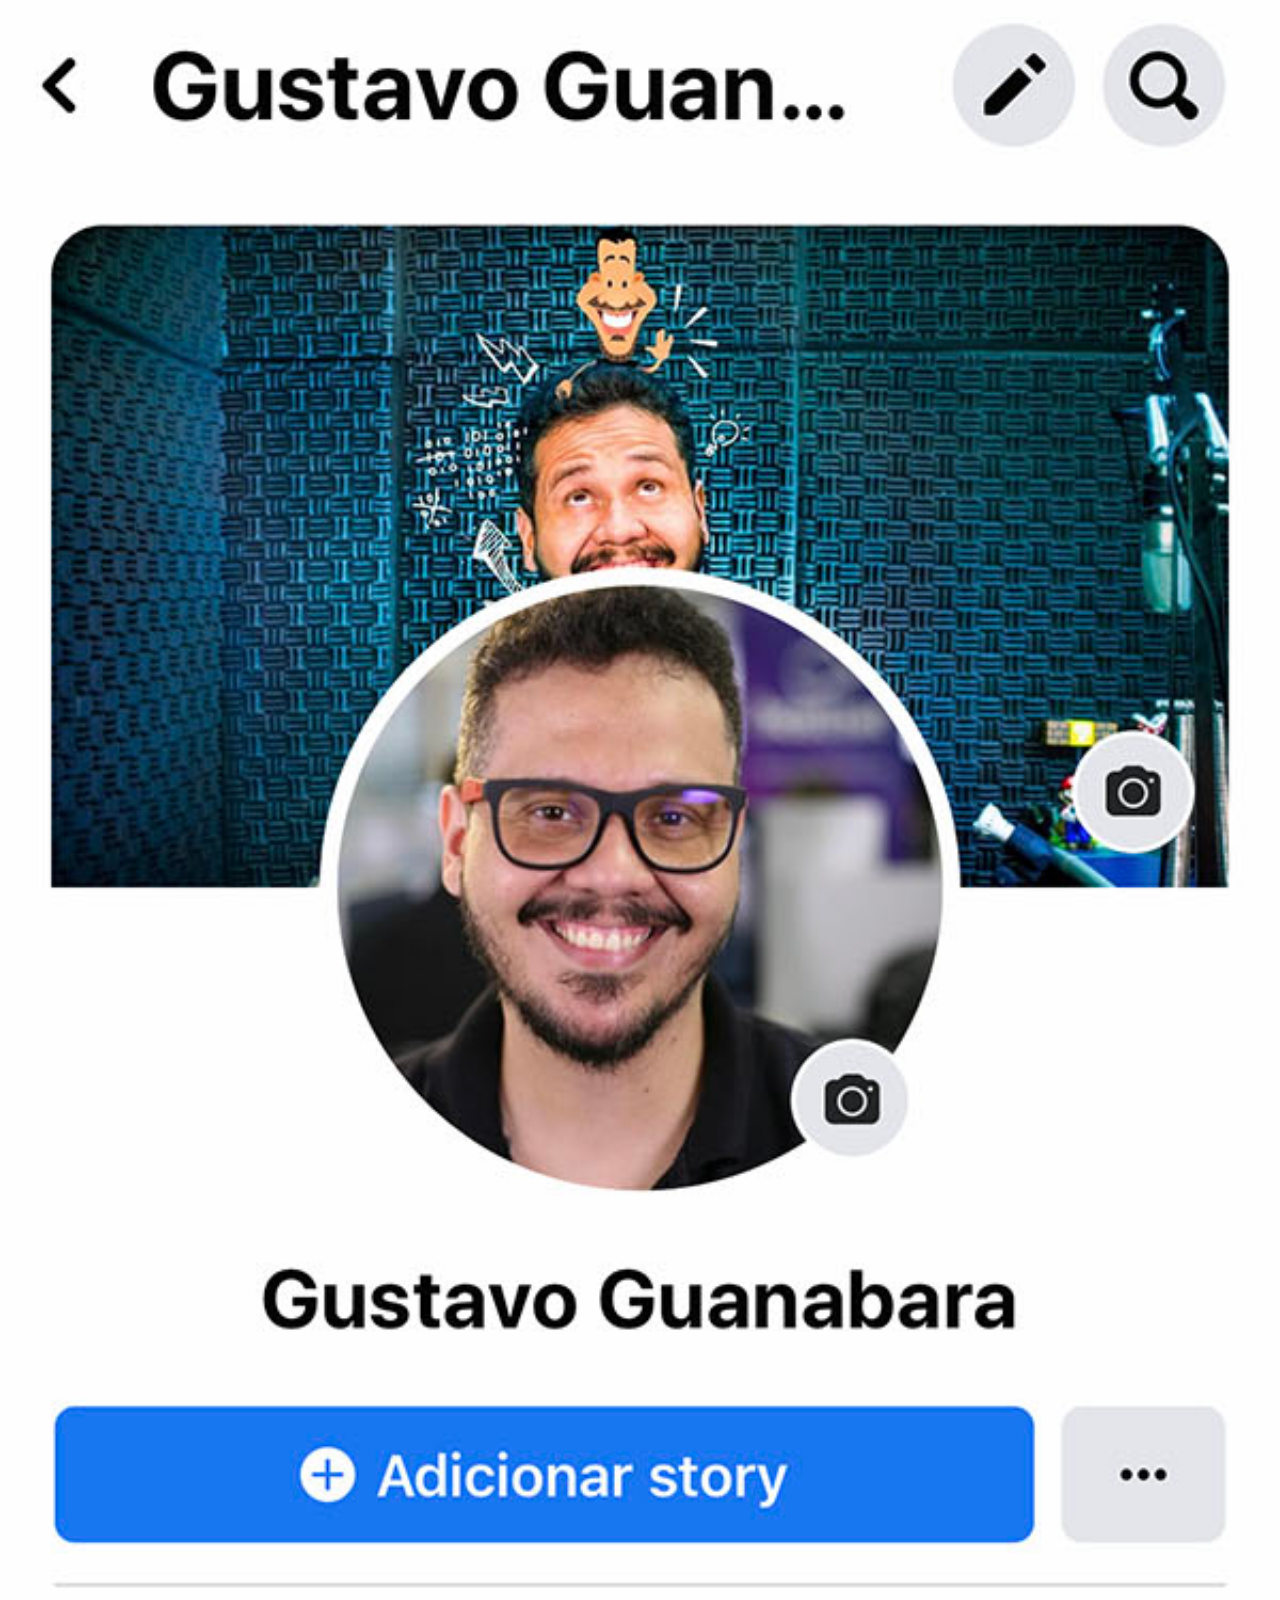
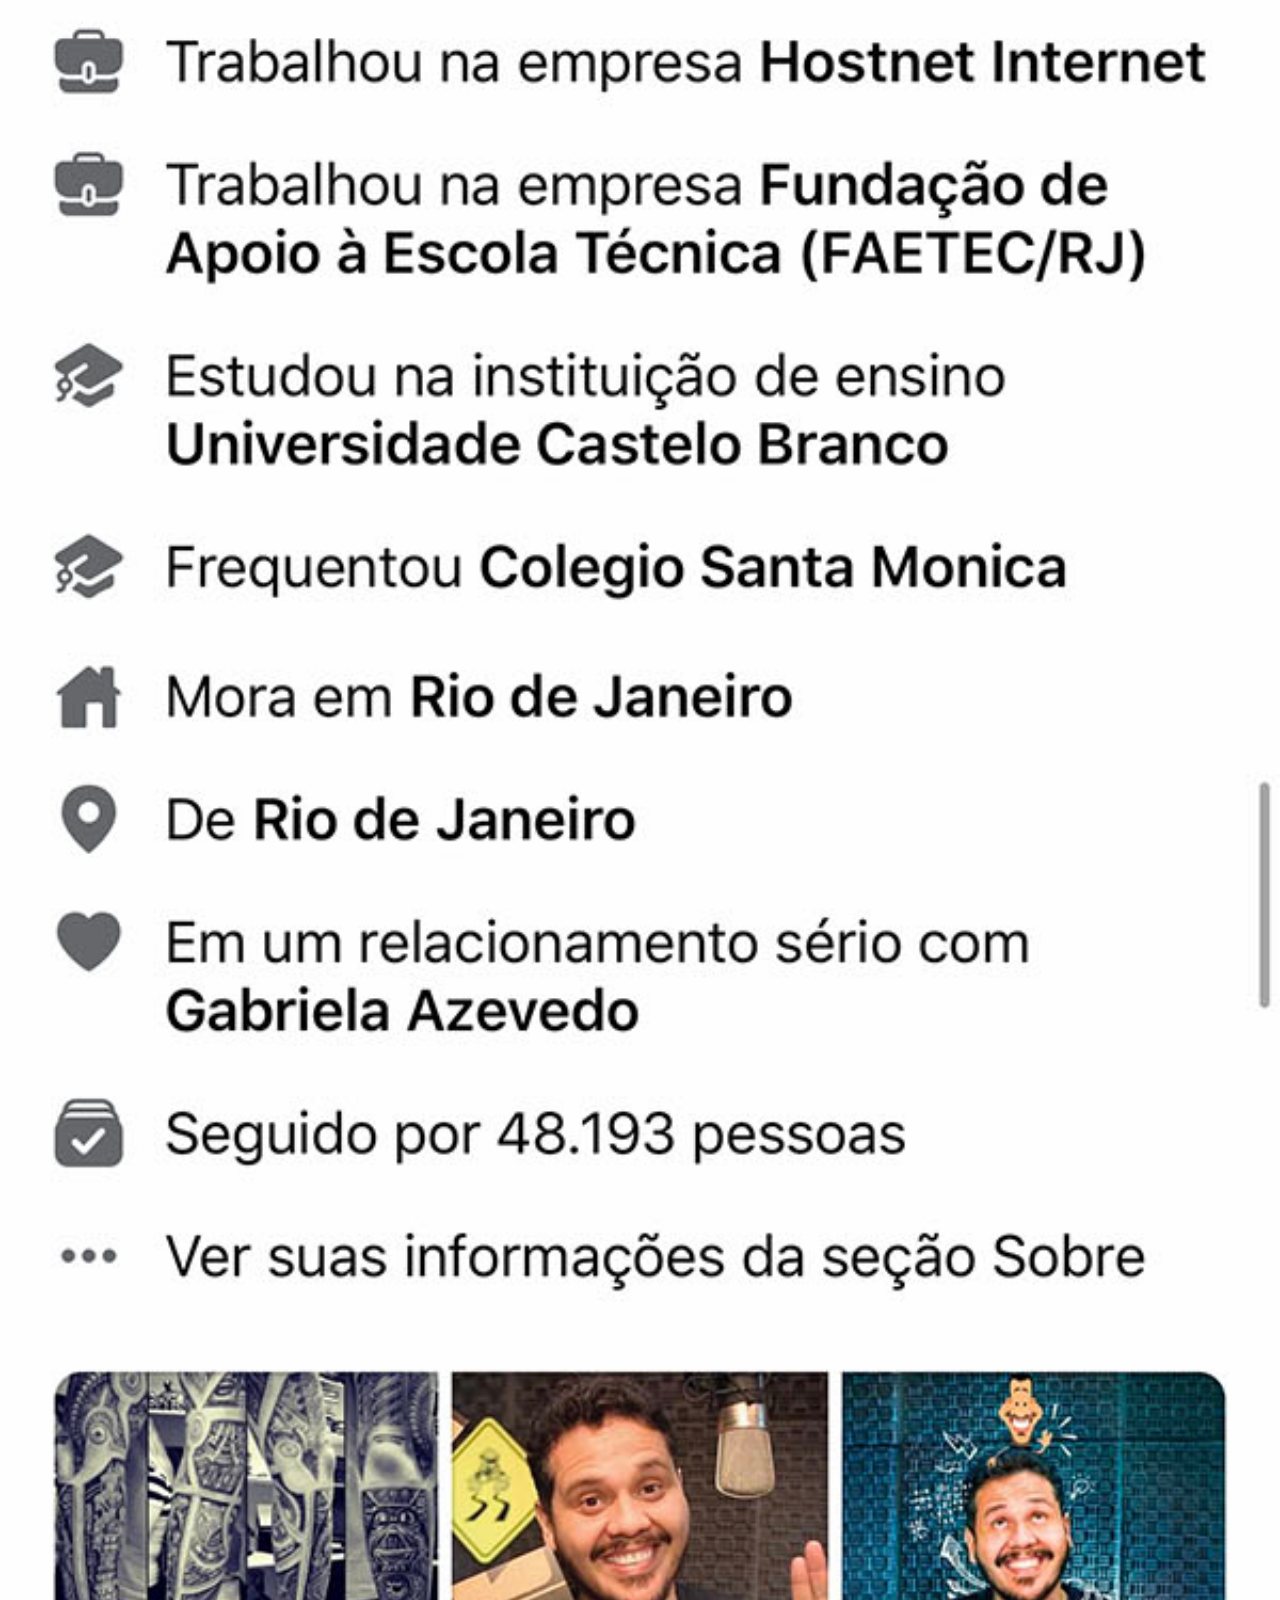
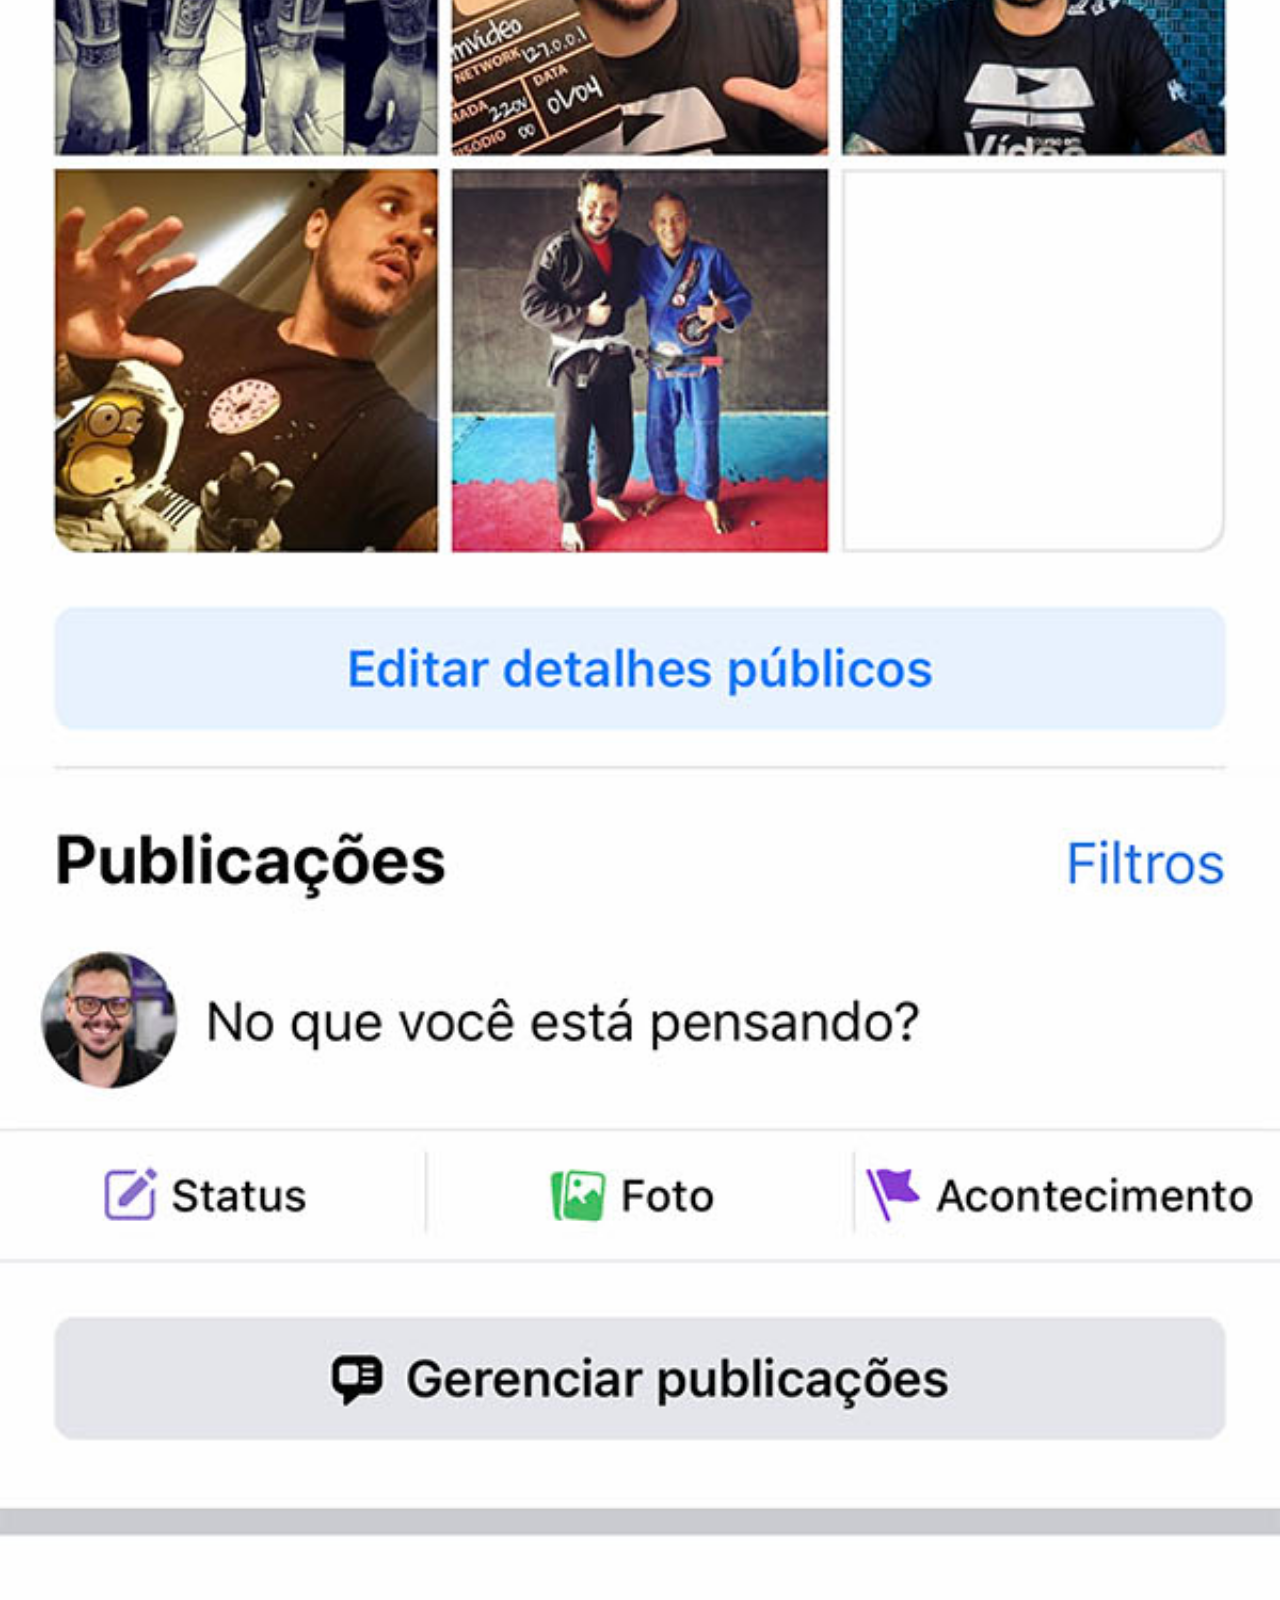
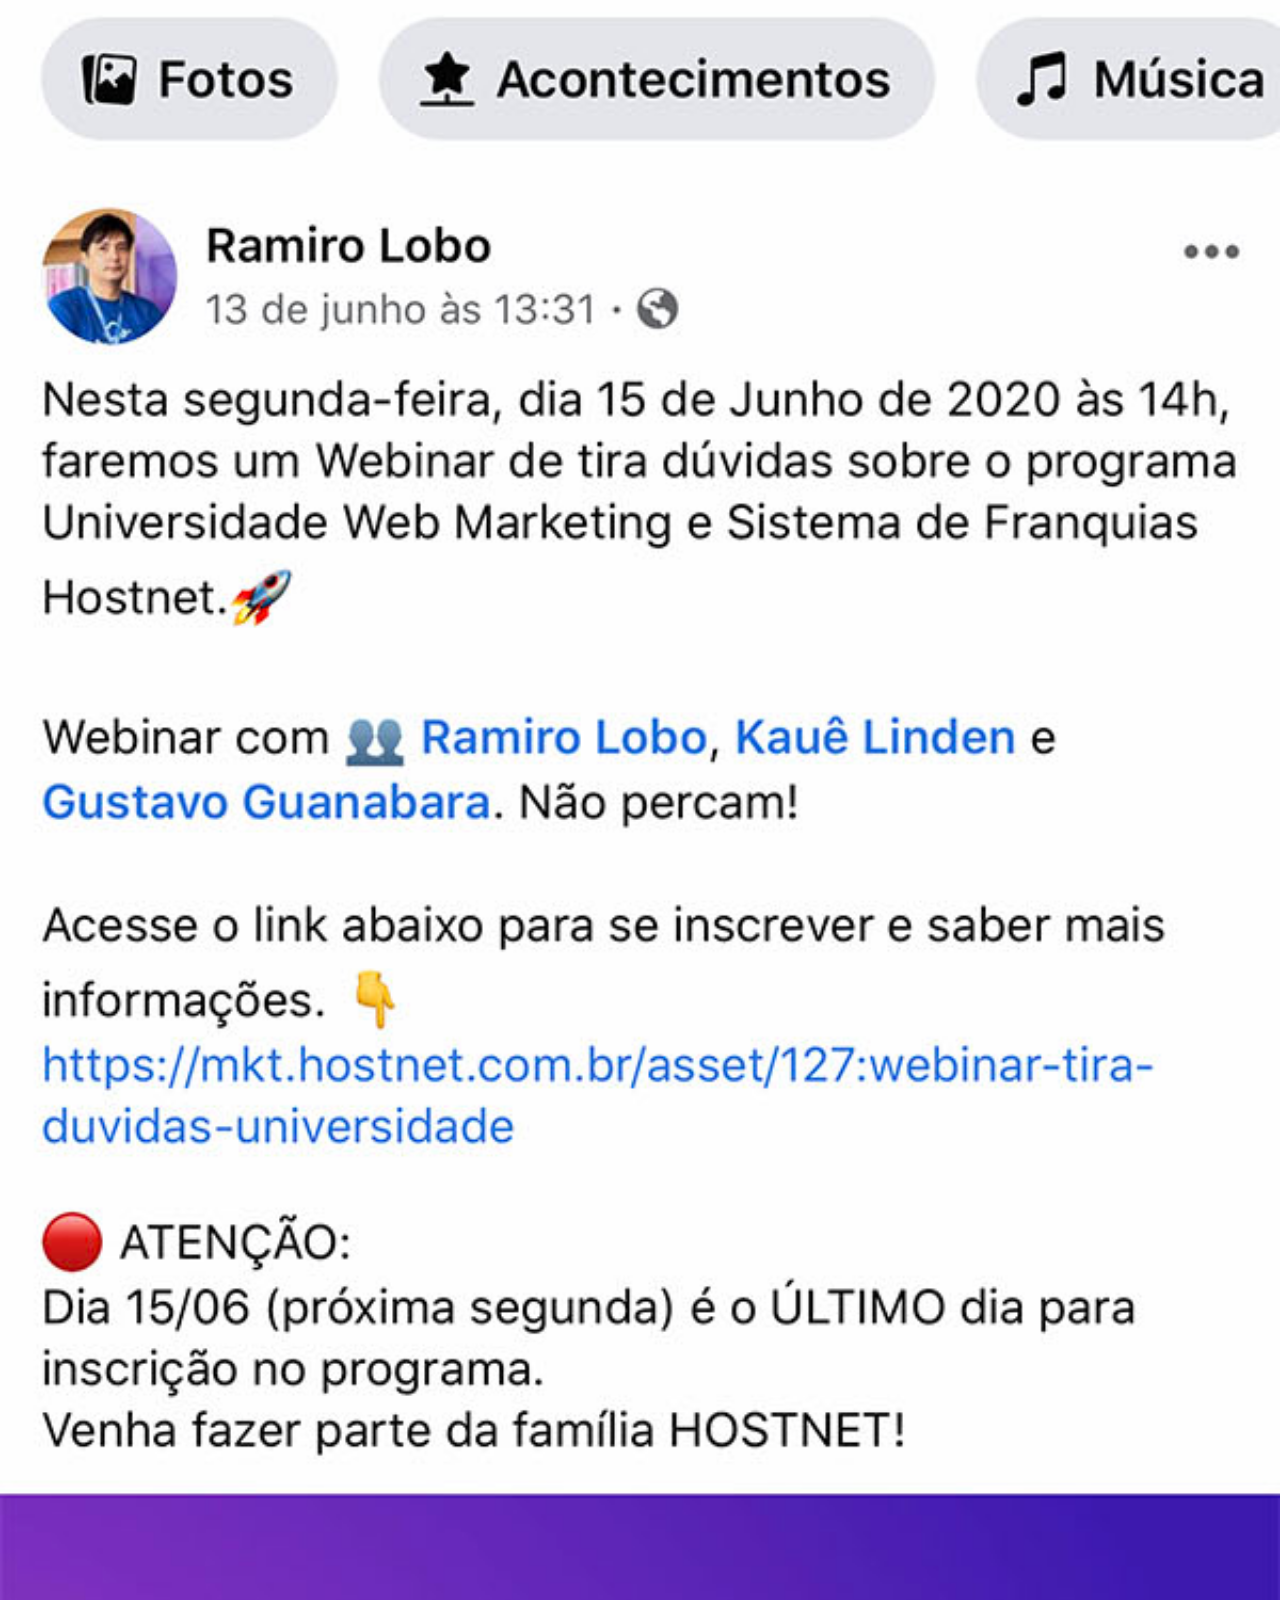
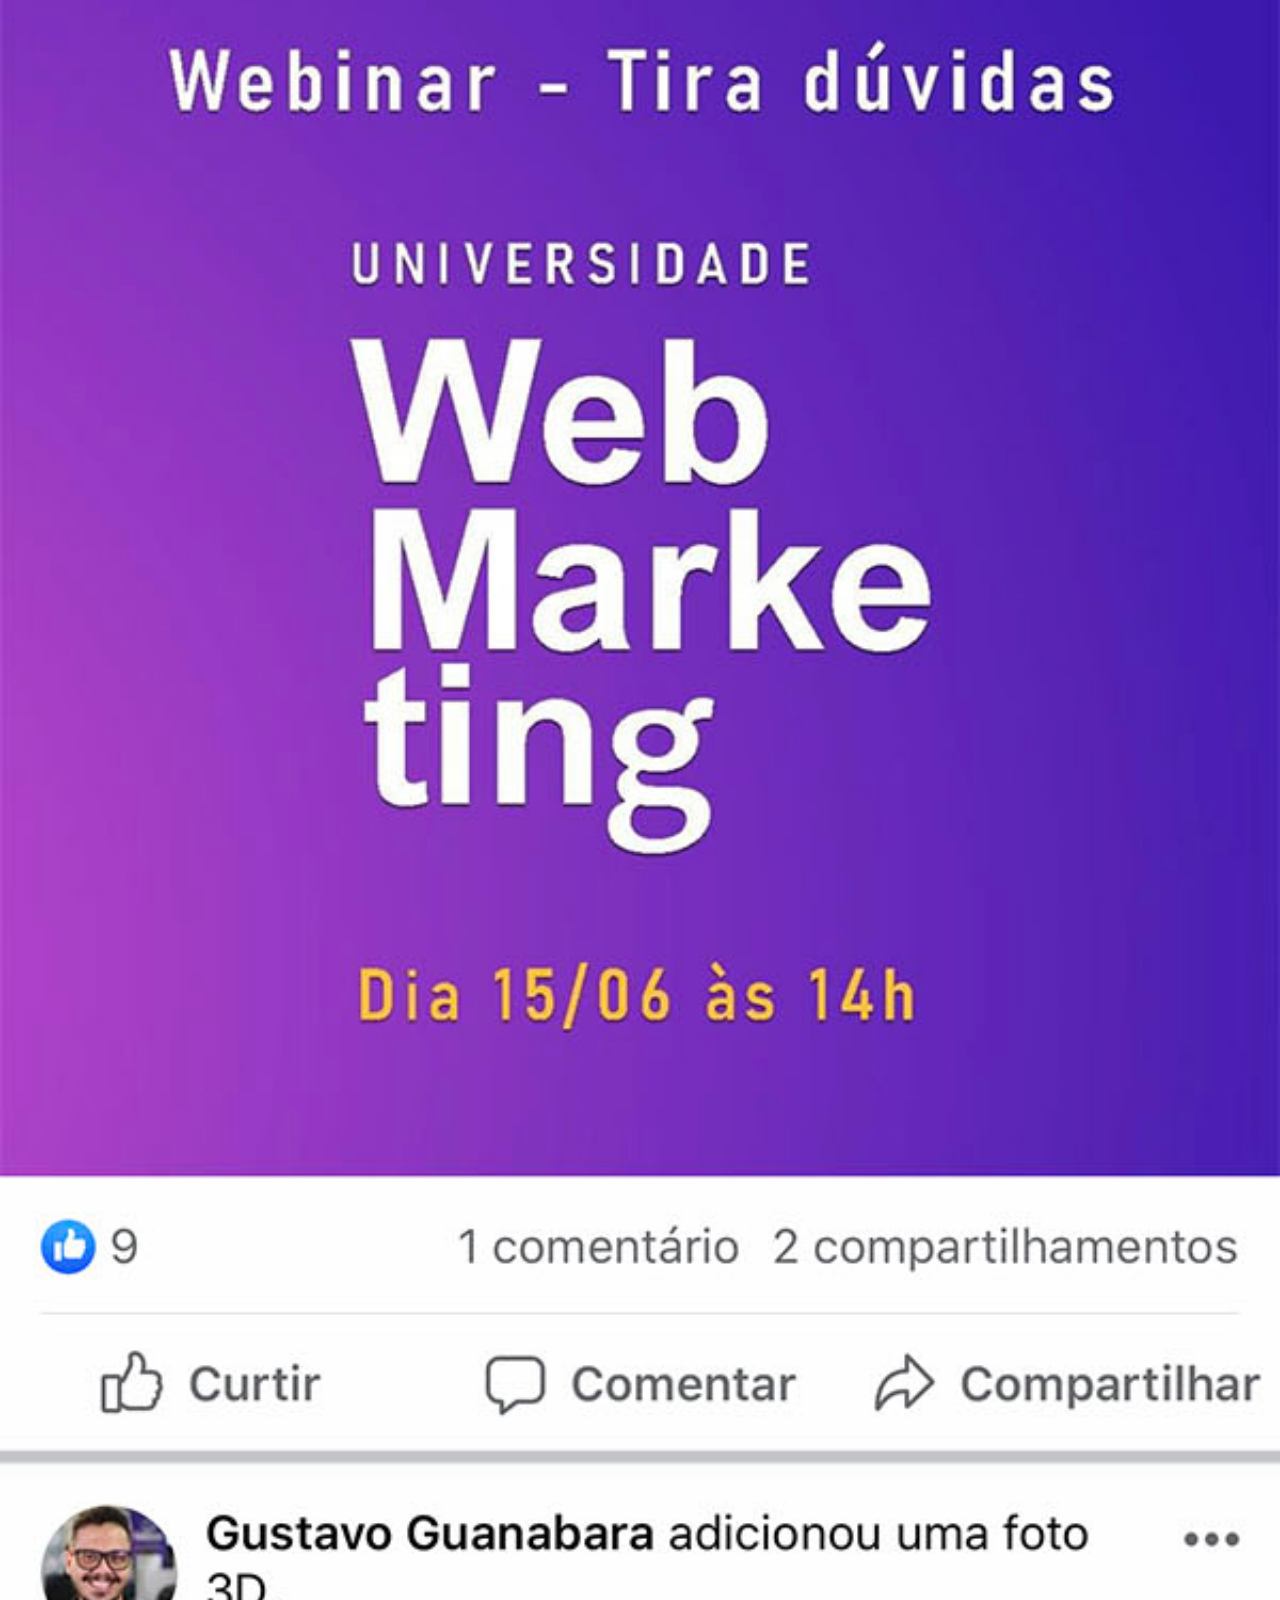
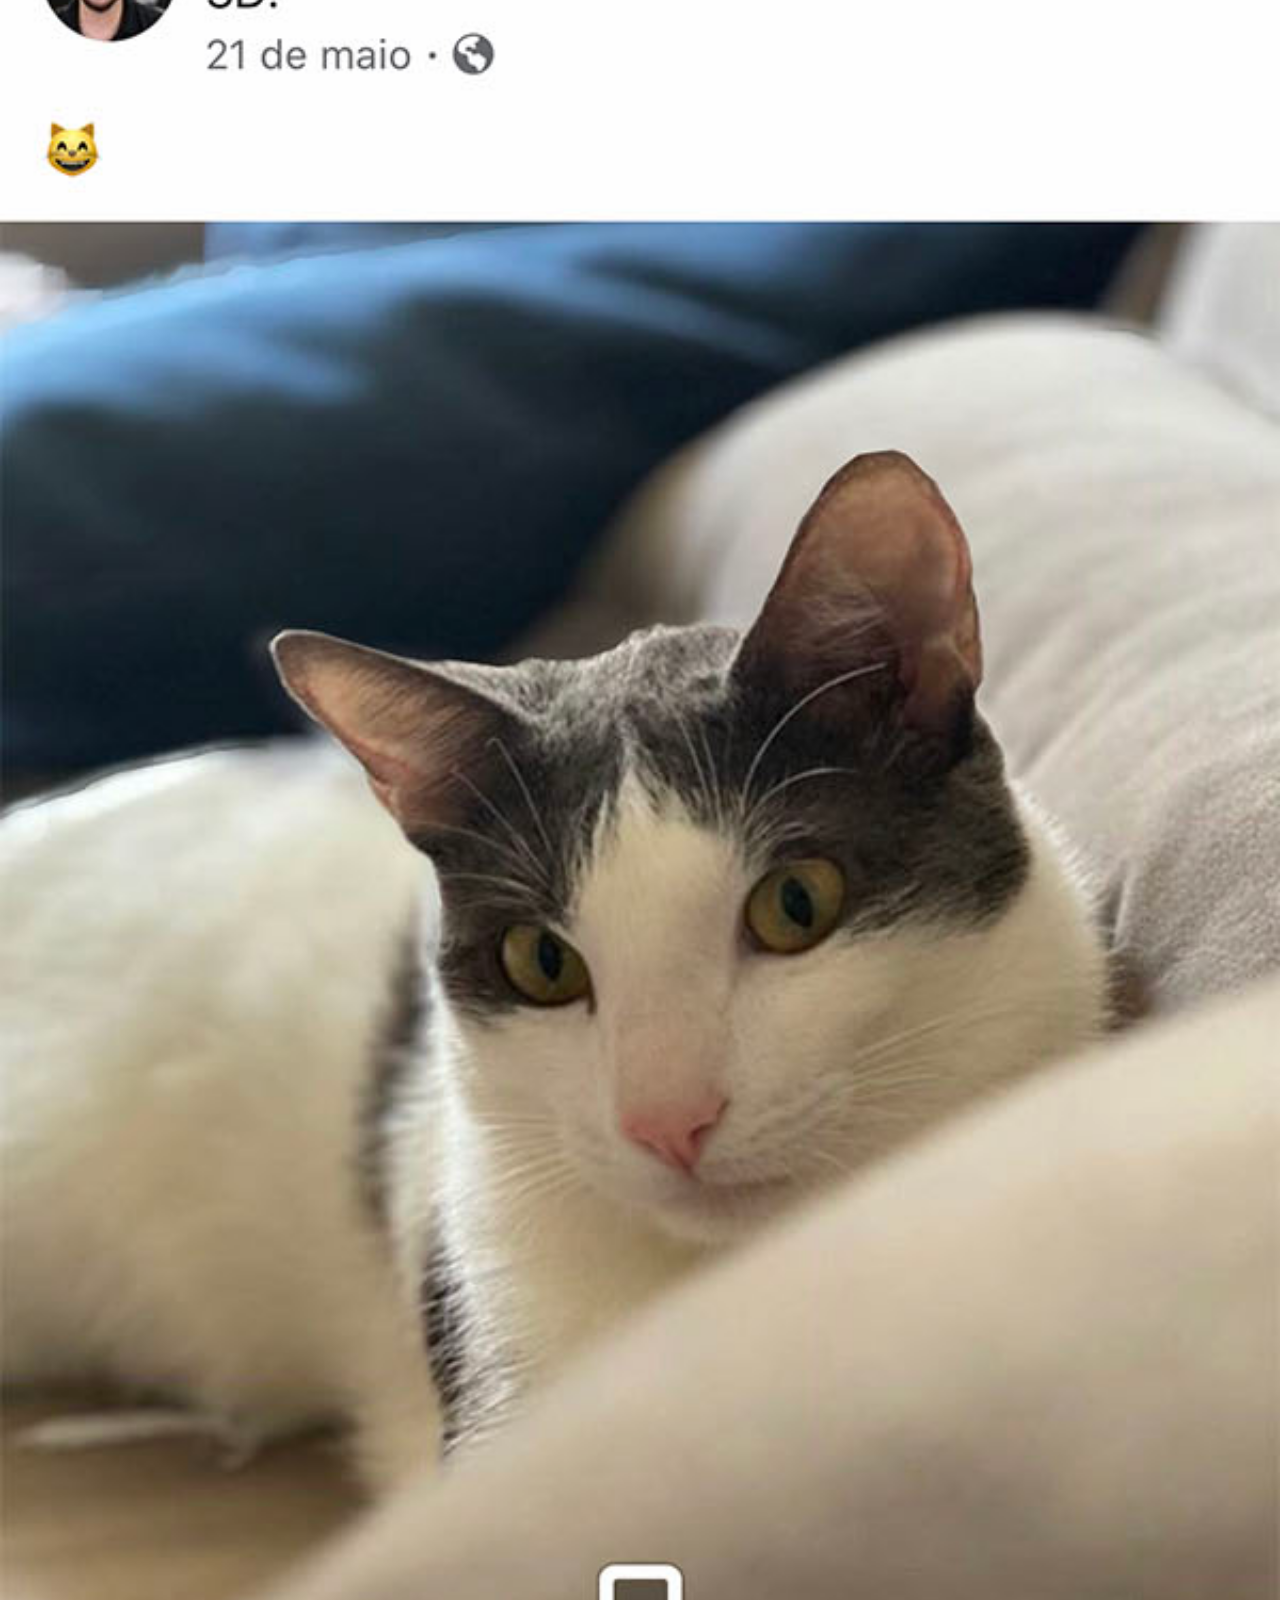
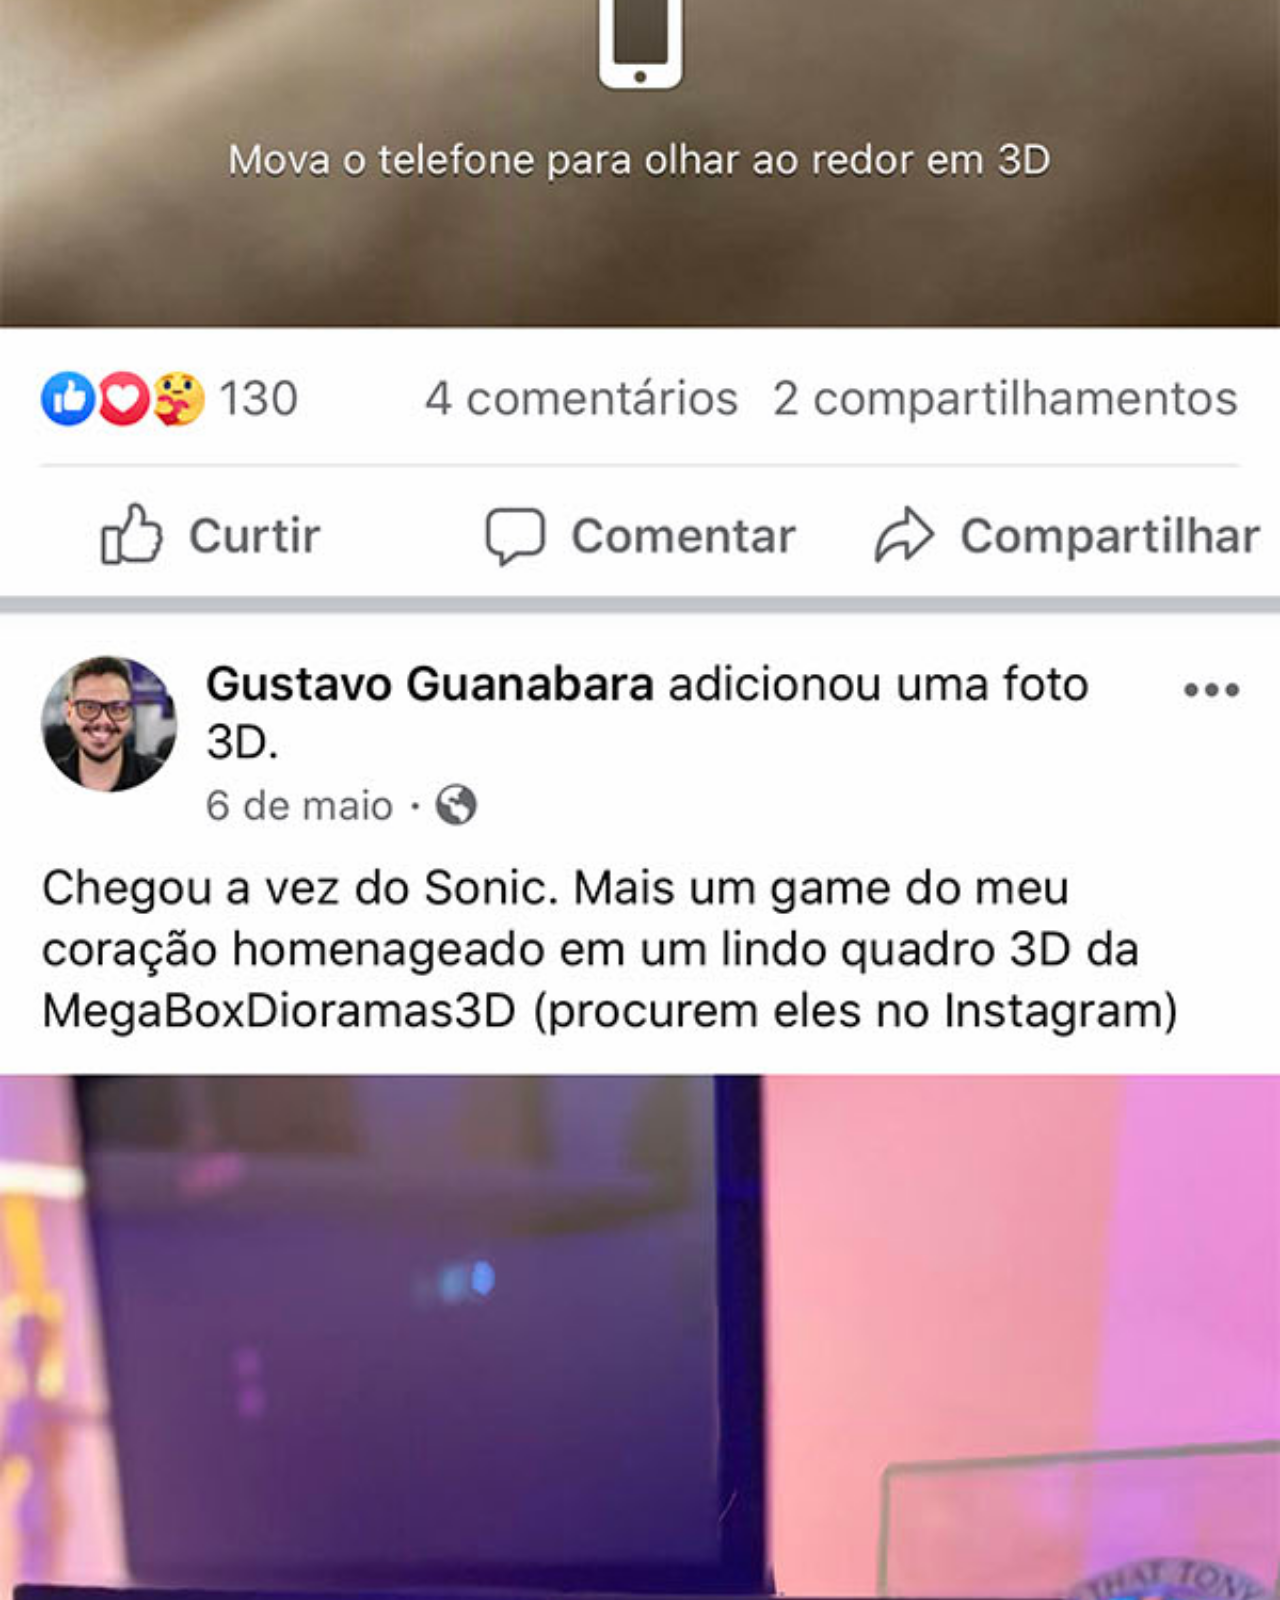
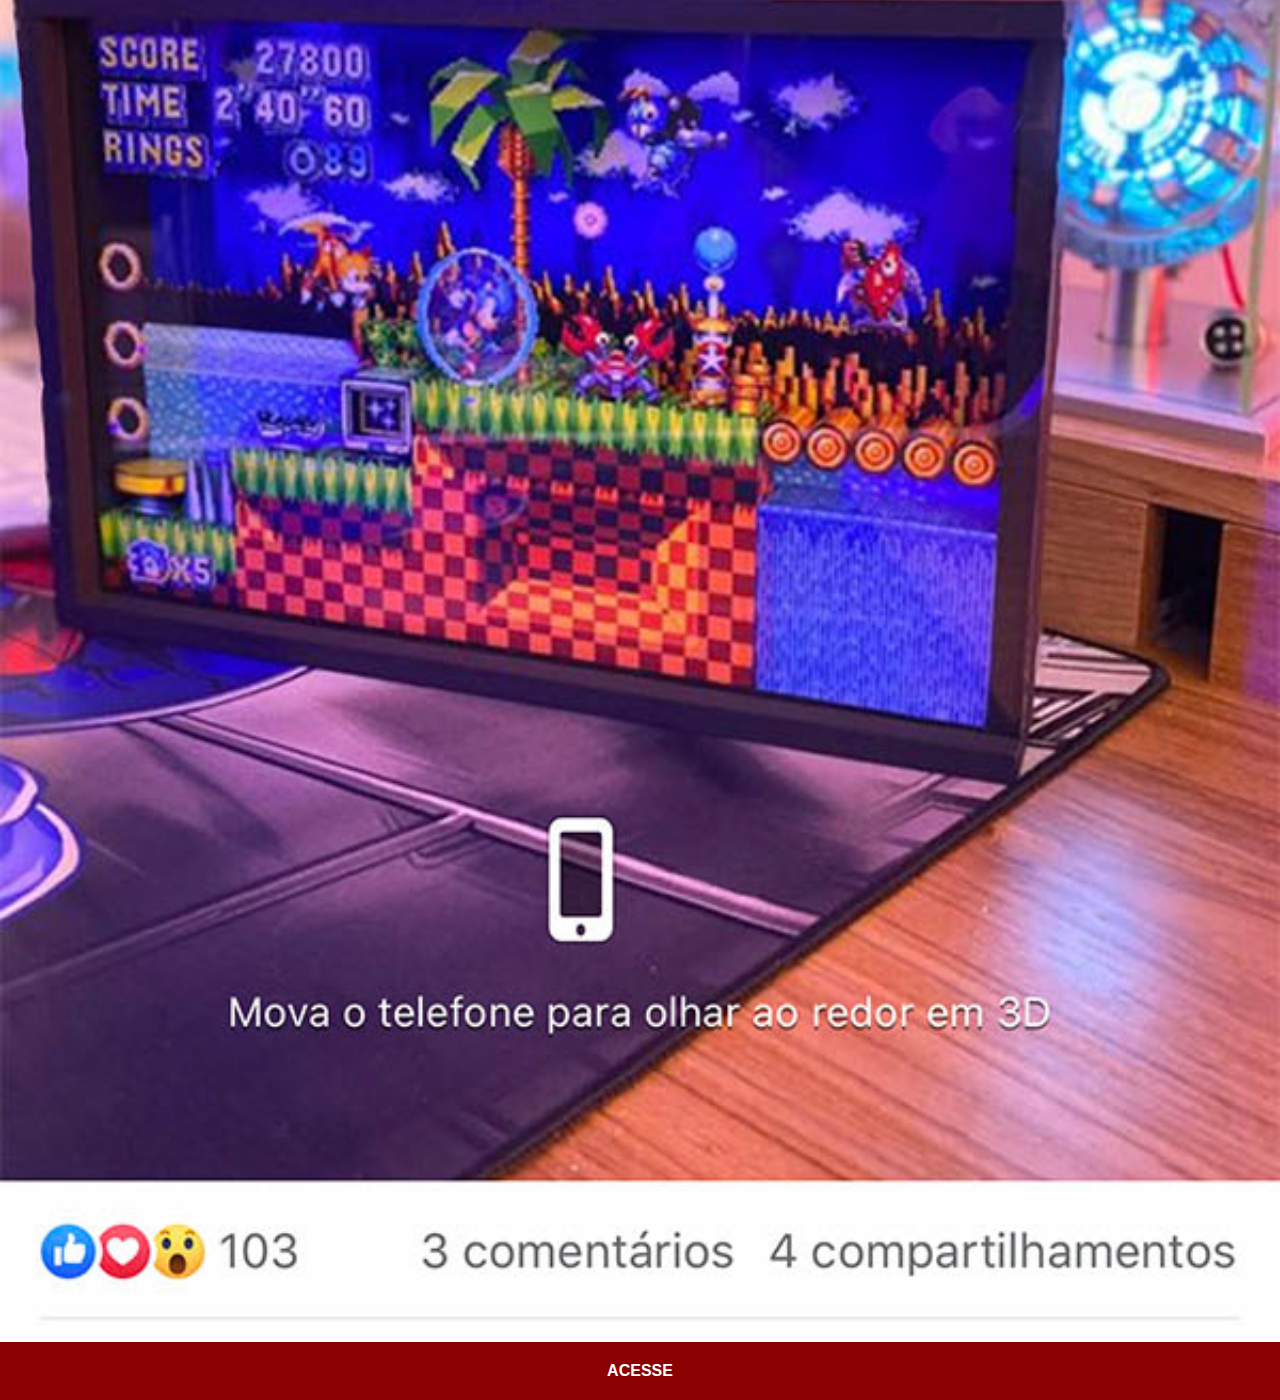
==== facebook.html @ 58aa1edf "finalizando projeto" ====
<!DOCTYPE html>
<html lang="pt-br">
<head>
    <meta charset="UTF-8">
    <meta name="viewport" content="width=device-width, initial-scale=1.0">
    <title>Facebook</title>
    <link rel="stylesheet" href="estilos/social.css">
</head>
<body>
    <img src="imagens/tela-facebook.jpg" alt="Faceboook">
    <a href="https://www.facebook.com/alainderson/">ACESSE</a>
</body>
</html>
---- estilos/social.css ----
@charset "UTF-8";

*{
    margin: 0;
    padding: 0;
    font-family: Arial, Helvetica, sans-serif;
}

::-webkit-scrollbar{
    width: 0px;
    height: 0px;
}

img{
    width: 100vw;
}

a{
    display: block;
    background-color: darkred;
    padding: 20px;
    text-align: center;
    font-weight: bolder;
    text-decoration: none;
    color: white;
}

a:hover{
    background-color: red;
}
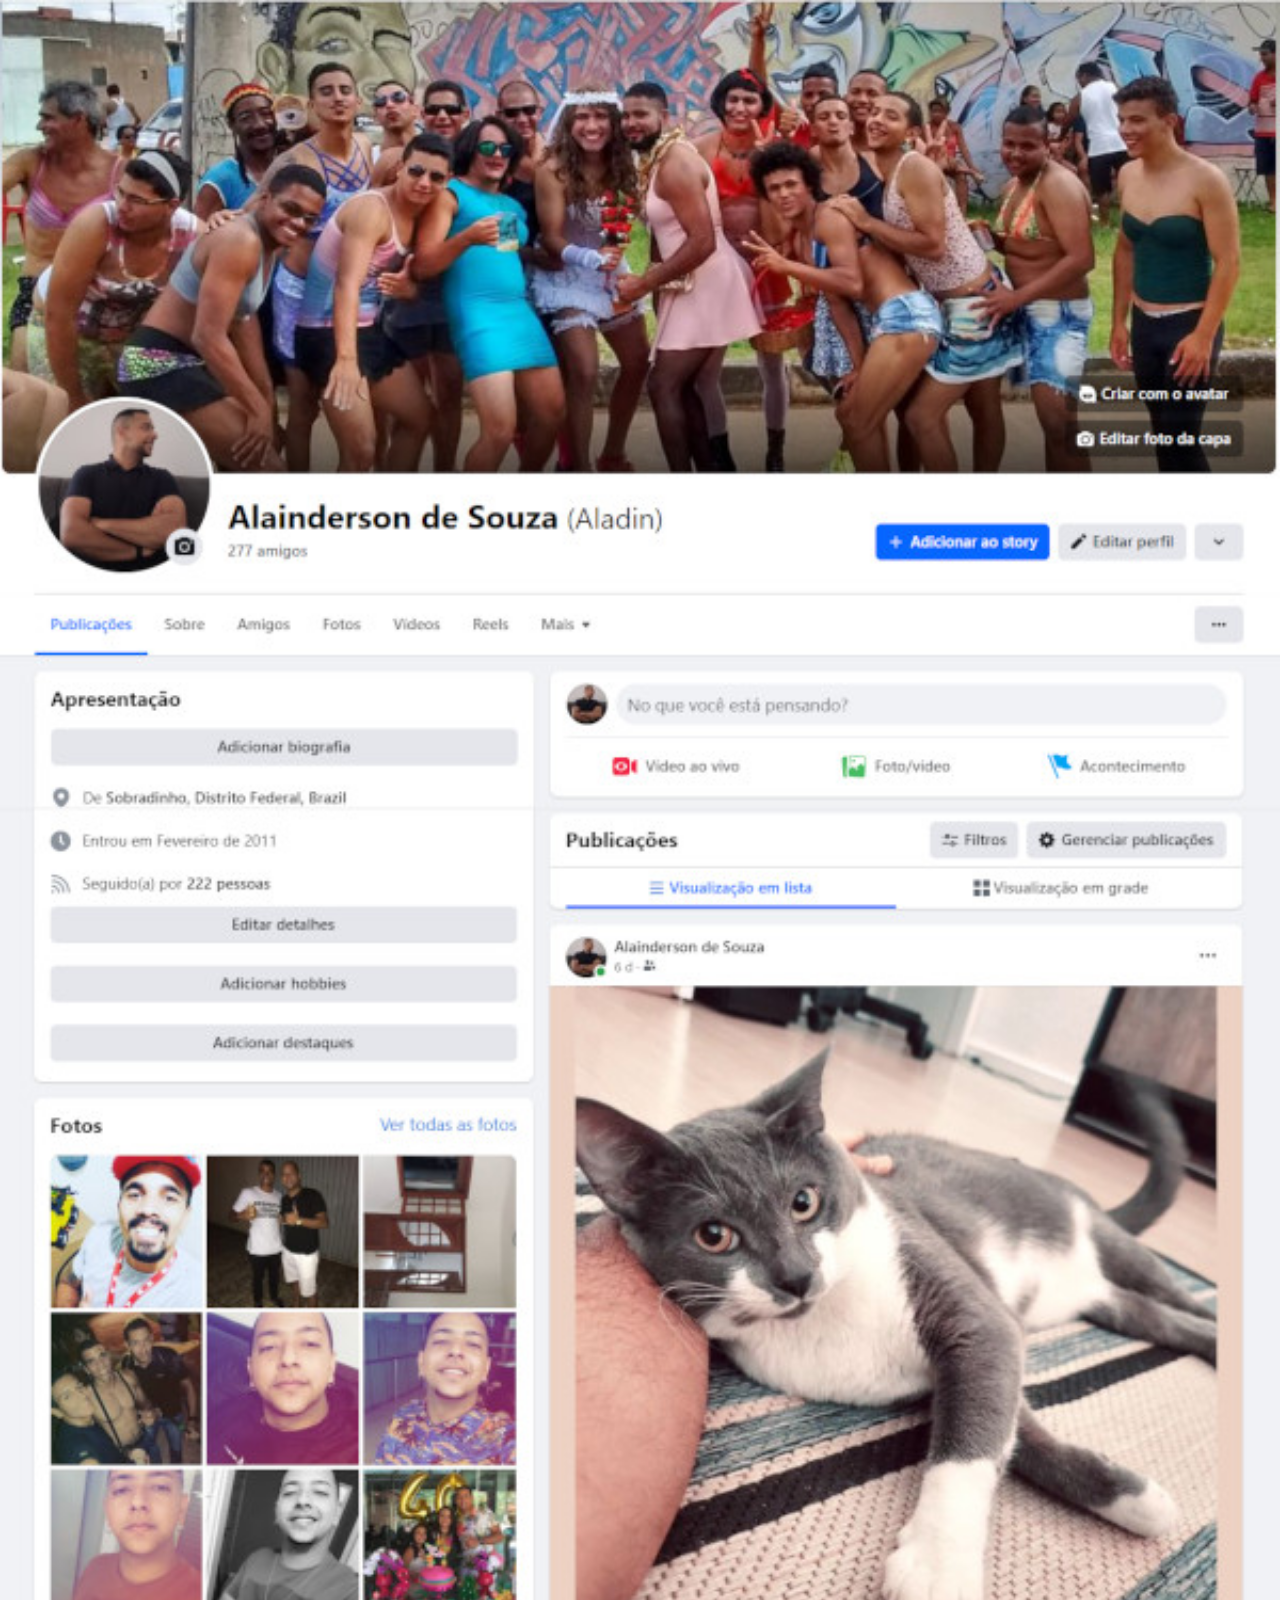
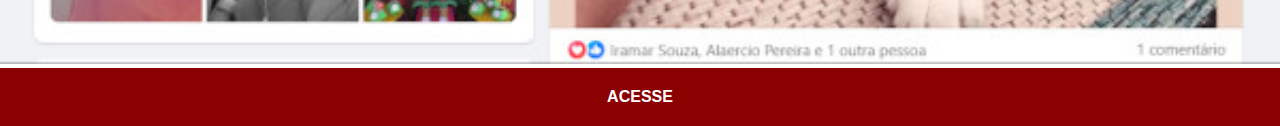
==== commit b15490bd: "finalizando projeto" ====
--- a/facebook.html
+++ b/facebook.html
@@ -8,6 +8,6 @@
 </head>
 <body>
     <img src="imagens/tela-facebook.jpg" alt="Faceboook">
-    <a href="https://www.facebook.com/alainderson/">ACESSE</a>
+    <a href="https://www.facebook.com/alainderson/" target="_blank">ACESSE</a>
 </body>
 </html>